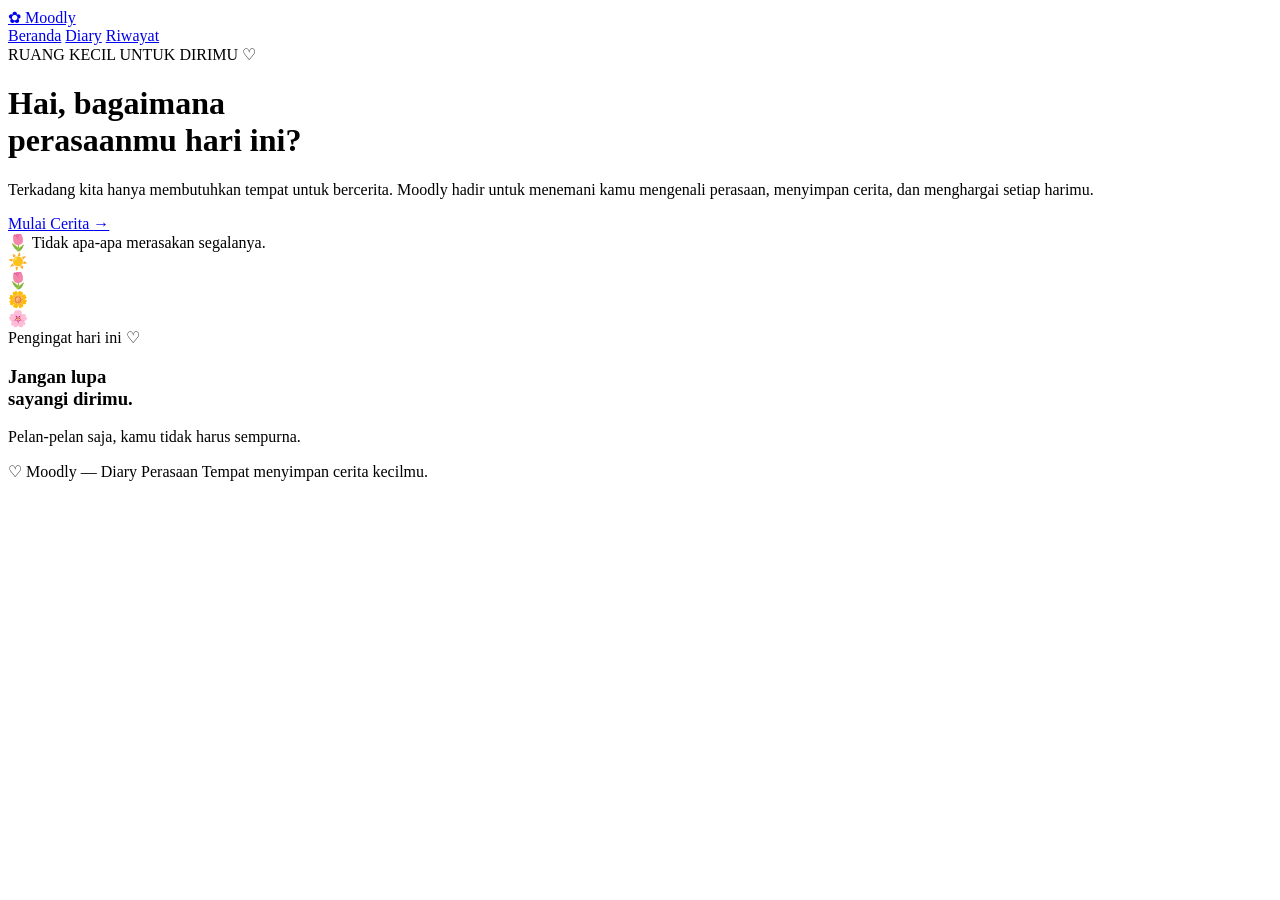
==== index.html @ 6a884d22 "Create index.html" ====
<!DOCTYPE html>
<html lang="id">
<head>
  <meta charset="UTF-8">
  <meta name="viewport" content="width=device-width, initial-scale=1.0">
  <title>Moodly | Ruang Perasaan</title>
  <link rel="stylesheet" href="style.css">
</head>
<body>

<header class="navbar">
  <a href="index.html" class="logo">✿ Moodly</a>
  <nav>
    <a href="index.html">Beranda</a>
    <a href="diary.html">Diary</a>
    <a href="historyt.html">Riwayat</a>
  </nav>
</header>

<main class="hero">
  <div class="hero-text">
    <span class="eyebrow">RUANG KECIL UNTUK DIRIMU ♡</span>

    <h1>Hai, bagaimana<br>perasaanmu <span>hari ini?</span></h1>

    <p>
      Terkadang kita hanya membutuhkan tempat untuk bercerita.
      Moodly hadir untuk menemani kamu mengenali perasaan,
      menyimpan cerita, dan menghargai setiap harimu.
    </p>

    <a href="diary.html" class="button">
      Mulai Cerita <span>→</span>
    </a>

    <div class="hero-note">
      🌷 Tidak apa-apa merasakan segalanya.
    </div>
  </div>

  <div class="hero-visual">
    <div class="visual-circle">
      <div class="visual-sun">☀️</div>
      <div class="visual-flower flower-a">🌷</div>
      <div class="visual-flower flower-b">🌼</div>
      <div class="visual-flower flower-c">🌸</div>

      <div class="visual-card">
        <span>Pengingat hari ini ♡</span>
        <h3>Jangan lupa<br>sayangi dirimu.</h3>
        <p>Pelan-pelan saja, kamu tidak harus sempurna.</p>
      </div>
    </div>
  </div>
</main>

<footer class="footer">
  <span>♡ Moodly — Diary Perasaan</span>
  <span>Tempat menyimpan cerita kecilmu.</span>
</footer>

</body>
</html>
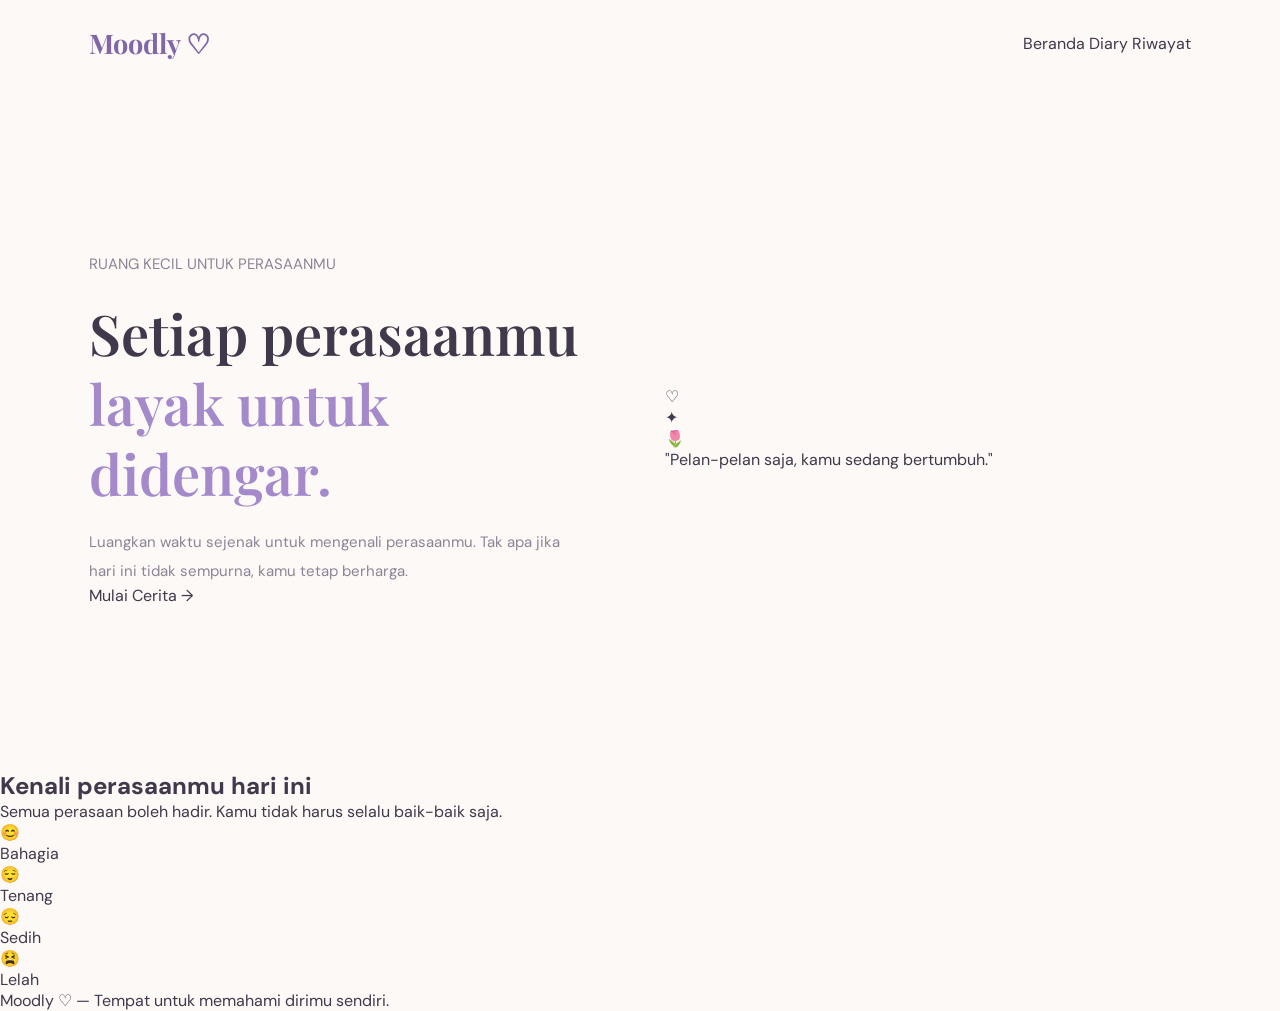
==== commit dcbff7dd: "Update index.html" ====
--- a/index.html
+++ b/index.html
@@ -1,63 +1,57 @@
-
 <!DOCTYPE html>
 <html lang="id">
 <head>
-  <meta charset="UTF-8">
-  <meta name="viewport" content="width=device-width, initial-scale=1.0">
-  <title>Moodly | Ruang Perasaan</title>
-  <link rel="stylesheet" href="style.css">
+    <meta charset="UTF-8">
+    <meta name="viewport" content="width=device-width, initial-scale=1.0">
+    <title>Moodly - Catatan Perasaan</title>
+    <link rel="stylesheet" href="style.css">
 </head>
 <body>
 
-<header class="navbar">
-  <a href="index.html" class="logo">✿ Moodly</a>
-  <nav>
-    <a href="index.html">Beranda</a>
-    <a href="diary.html">Diary</a>
-    <a href="historyt.html">Riwayat</a>
-  </nav>
-</header>
+<nav class="navbar">
+    <a href="index.html" class="logo">Moodly ♡</a>
+    <div class="nav-links">
+        <a href="index.html">Beranda</a>
+        <a href="diary.html">Diary</a>
+        <a href="historyt.html">Riwayat</a>
+    </div>
+</nav>
 
-<main class="hero">
-  <div class="hero-text">
-    <span class="eyebrow">RUANG KECIL UNTUK DIRIMU ♡</span>
+<section class="hero">
+    <div class="hero-text">
+        <p class="tagline">RUANG KECIL UNTUK PERASAANMU</p>
+        <h1>Setiap perasaanmu<br>
+        <span>layak untuk didengar.</span></h1>
+        <p>Luangkan waktu sejenak untuk mengenali perasaanmu.
+        Tak apa jika hari ini tidak sempurna, kamu tetap berharga.</p>
 
-    <h1>Hai, bagaimana<br>perasaanmu <span>hari ini?</span></h1>
+        <a href="diary.html" class="btn">Mulai Cerita →</a>
+    </div>
 
-    <p>
-      Terkadang kita hanya membutuhkan tempat untuk bercerita.
-      Moodly hadir untuk menemani kamu mengenali perasaan,
-      menyimpan cerita, dan menghargai setiap harimu.
-    </p>
+    <div class="hero-image">
+        <div class="decor decor1">♡</div>
+        <div class="decor decor2">✦</div>
+        <div class="hero-circle">
+            <span>🌷</span>
+        </div>
+        <p class="quote">"Pelan-pelan saja, kamu sedang bertumbuh."</p>
+    </div>
+</section>
 
-    <a href="diary.html" class="button">
-      Mulai Cerita <span>→</span>
-    </a>
+<section class="welcome">
+    <h2>Kenali perasaanmu hari ini</h2>
+    <p>Semua perasaan boleh hadir. Kamu tidak harus selalu baik-baik saja.</p>
 
-    <div class="hero-note">
-      🌷 Tidak apa-apa merasakan segalanya.
+    <div class="welcome-cards">
+        <div class="welcome-card">😊<p>Bahagia</p></div>
+        <div class="welcome-card">😌<p>Tenang</p></div>
+        <div class="welcome-card">😔<p>Sedih</p></div>
+        <div class="welcome-card">😫<p>Lelah</p></div>
     </div>
-  </div>
+</section>
 
-  <div class="hero-visual">
-    <div class="visual-circle">
-      <div class="visual-sun">☀️</div>
-      <div class="visual-flower flower-a">🌷</div>
-      <div class="visual-flower flower-b">🌼</div>
-      <div class="visual-flower flower-c">🌸</div>
-
-      <div class="visual-card">
-        <span>Pengingat hari ini ♡</span>
-        <h3>Jangan lupa<br>sayangi dirimu.</h3>
-        <p>Pelan-pelan saja, kamu tidak harus sempurna.</p>
-      </div>
-    </div>
-  </div>
-</main>
-
-<footer class="footer">
-  <span>♡ Moodly — Diary Perasaan</span>
-  <span>Tempat menyimpan cerita kecilmu.</span>
+<footer>
+    <p>Moodly ♡ — Tempat untuk memahami dirimu sendiri.</p>
 </footer>
 
 </body>
--- a/style.css
+++ b/style.css
@@ -0,0 +1,643 @@
+
+@import url('https://fonts.googleapis.com/css2?family=DM+Sans:wght@400;500;600;700&family=Playfair+Display:wght@500;600;700&display=swap');
+
+:root {
+  --bg: #fcf9f6;
+  --white: #ffffff;
+  --purple: #a58acb;
+  --purple-dark: #8166a8;
+  --purple-light: #eee7f6;
+  --pink: #f3dce5;
+  --text: #40384b;
+  --muted: #8c8496;
+  --border: #eee7ef;
+}
+
+* {
+  margin: 0;
+  padding: 0;
+  box-sizing: border-box;
+}
+
+body {
+  font-family: 'DM Sans', sans-serif;
+  background: var(--bg);
+  color: var(--text);
+  min-height: 100vh;
+}
+
+a {
+  text-decoration: none;
+  color: inherit;
+}
+
+button, textarea {
+  font-family: inherit;
+}
+
+/* NAVBAR */
+
+.navbar {
+  max-width: 1150px;
+  margin: auto;
+  padding: 25px 24px;
+  display: flex;
+  justify-content: space-between;
+  align-items: center;
+}
+
+.logo {
+  color: var(--purple-dark);
+  font-family: 'Playfair Display', serif;
+  font-size: 27px;
+  font-weight: 700;
+}
+
+.navbar nav {
+  display: flex;
+  gap: 30px;
+  align-items: center;
+}
+
+.navbar nav a {
+  color: var(--muted);
+  font-size: 14px;
+  transition: 0.2s;
+}
+
+.navbar nav a:hover,
+.navbar nav a.active {
+  color: var(--purple-dark);
+}
+
+/* HALAMAN DEPAN */
+
+.hero {
+  max-width: 1150px;
+  margin: auto;
+  min-height: 76vh;
+  padding: 55px 24px;
+  display: grid;
+  grid-template-columns: 1fr 1fr;
+  align-items: center;
+  gap: 50px;
+}
+
+.hero-text {
+  max-width: 530px;
+}
+
+.eyebrow {
+  color: var(--purple-dark);
+  letter-spacing: 2px;
+  font-size: 11px;
+  font-weight: 700;
+}
+
+.hero h1,
+.page-heading h1 {
+  font-family: 'Playfair Display', serif;
+  font-size: clamp(36px, 5vw, 56px);
+  font-weight: 600;
+  line-height: 1.25;
+  margin: 20px 0;
+}
+
+.hero h1 span,
+.page-heading h1 span {
+  color: var(--purple);
+}
+
+.hero-text > p,
+.page-heading > p {
+  color: var(--muted);
+  font-size: 15px;
+  line-height: 1.9;
+  max-width: 480px;
+}
+
+.button {
+  margin-top: 30px;
+  display: inline-flex;
+  align-items: center;
+  justify-content: center;
+  gap: 15px;
+  padding: 15px 25px;
+  border: none;
+  border-radius: 14px;
+  background: var(--purple);
+  color: white;
+  font-size: 14px;
+  font-weight: 600;
+  cursor: pointer;
+  transition: 0.25s;
+}
+
+.button:hover {
+  background: var(--purple-dark);
+  transform: translateY(-2px);
+}
+
+.hero-note {
+  margin-top: 25px;
+  color: var(--muted);
+  font-size: 13px;
+}
+
+/* ILUSTRASI DEPAN */
+
+.hero-visual {
+  display: flex;
+  justify-content: center;
+  align-items: center;
+}
+
+.visual-circle {
+  position: relative;
+  width: 360px;
+  height: 360px;
+  max-width: 100%;
+  border-radius: 50%;
+  background: #eee5f4;
+  display: flex;
+  align-items: center;
+  justify-content: center;
+}
+
+.visual-sun {
+  position: absolute;
+  top: 30px;
+  right: 45px;
+  font-size: 42px;
+}
+
+.visual-flower {
+  position: absolute;
+  font-size: 45px;
+}
+
+.flower-a {
+  left: 30px;
+  top: 70px;
+}
+
+.flower-b {
+  right: 25px;
+  bottom: 70px;
+}
+
+.flower-c {
+  left: 30px;
+  bottom: 30px;
+}
+
+.visual-card {
+  background: rgba(255,255,255,0.88);
+  width: 230px;
+  padding: 27px;
+  border-radius: 25px;
+  text-align: center;
+  box-shadow: 0 15px 40px rgba(100, 70, 120, 0.09);
+}
+
+.visual-card span {
+  color: var(--purple-dark);
+  font-size: 12px;
+}
+
+.visual-card h3 {
+  font-family: 'Playfair Display', serif;
+  font-size: 25px;
+  line-height: 1.4;
+  margin: 15px 0;
+}
+
+.visual-card p {
+  color: var(--muted);
+  font-size: 12px;
+  line-height: 1.7;
+}
+
+/* HALAMAN DIARY DAN RIWAYAT */
+
+.main-container {
+  max-width: 950px;
+  margin: auto;
+  padding: 35px 24px 70px;
+}
+
+.page-heading {
+  text-align: center;
+  margin-bottom: 40px;
+}
+
+.page-heading h1 {
+  font-size: clamp(30px, 4vw, 44px);
+}
+
+.page-heading > p {
+  max-width: 650px;
+  margin: auto;
+}
+
+.date-label {
+  margin-top: 15px;
+  font-size: 13px;
+  color: var(--purple-dark);
+}
+
+/* KARTU DIARY */
+
+.diary-box {
+  background: white;
+  padding: 35px;
+  border-radius: 25px;
+  border: 1px solid var(--border);
+  box-shadow: 0 10px 40px rgba(70, 50, 100, 0.04);
+}
+
+.diary-box h2,
+.section-header h2 {
+  font-family: 'Playfair Display', serif;
+  font-size: 25px;
+  font-weight: 600;
+}
+
+.subtitle {
+  margin-top: 8px;
+  color: var(--muted);
+  font-size: 13px;
+}
+
+/* PILIH MOOD */
+
+.mood-list {
+  display: grid;
+  grid-template-columns: repeat(6, 1fr);
+  gap: 12px;
+  margin: 28px 0;
+}
+
+.mood-button {
+  background: #fcfafc;
+  border: 1px solid var(--border);
+  border-radius: 17px;
+  padding: 18px 8px;
+  display: flex;
+  flex-direction: column;
+  align-items: center;
+  gap: 10px;
+  cursor: pointer;
+  transition: 0.2s;
+  color: var(--text);
+}
+
+.mood-button span {
+  font-size: 30px;
+}
+
+.mood-button small {
+  font-size: 12px;
+  color: var(--muted);
+}
+
+.mood-button:hover {
+  transform: translateY(-3px);
+  background: #f8f3fb;
+  border-color: #d9c8e9;
+}
+
+.mood-button.selected {
+  background: #f0e8f7;
+  border: 2px solid var(--purple);
+  transform: translateY(-3px);
+}
+
+.mood-button.selected small {
+  color: var(--purple-dark);
+  font-weight: 700;
+}
+
+/* FORM CERITA */
+
+.form-group {
+  margin-top: 25px;
+}
+
+.form-group label {
+  display: block;
+  font-weight: 700;
+  font-size: 14px;
+  margin-bottom: 12px;
+}
+
+.form-group textarea {
+  width: 100%;
+  min-height: 150px;
+  resize: vertical;
+  border: 1px solid var(--border);
+  border-radius: 15px;
+  padding: 17px;
+  font-size: 14px;
+  line-height: 1.8;
+  background: #fdfbfd;
+  color: var(--text);
+  outline: none;
+}
+
+.form-group textarea:focus {
+  border-color: var(--purple);
+  box-shadow: 0 0 0 3px rgba(165, 138, 203, 0.1);
+}
+
+.form-group textarea::placeholder {
+  color: #b4aabb;
+}
+
+.character-counter {
+  text-align: right;
+  font-size: 12px;
+  color: var(--muted);
+  margin-top: 8px;
+}
+
+.button-full {
+  width: 100%;
+  margin-top: 20px;
+}
+
+.message {
+  text-align: center;
+  color: var(--purple-dark);
+  font-size: 13px;
+  margin-top: 12px;
+}
+
+/* NOTIFIKASI BERHASIL */
+
+.success-banner {
+  background: #f0e9f6;
+  color: #725b95;
+  border: 1px solid #e1d3ee;
+  border-radius: 15px;
+  padding: 17px;
+  text-align: center;
+  margin-bottom: 25px;
+  font-size: 14px;
+}
+
+.success-banner[hidden] {
+  display: none;
+}
+
+/* CATATAN TERBARU */
+
+.recent-section,
+.history-section {
+  margin-top: 55px;
+}
+
+.section-header {
+  display: flex;
+  justify-content: space-between;
+  align-items: center;
+  gap: 15px;
+  margin-bottom: 22px;
+}
+
+.section-header h2 {
+  margin-top: 8px;
+}
+
+.text-link {
+  color: var(--purple-dark);
+  font-size: 13px;
+  font-weight: 600;
+}
+
+.button-small {
+  margin: 0;
+  padding: 12px 17px;
+  font-size: 13px;
+  border-radius: 12px;
+}
+
+/* KARTU CATATAN */
+
+.entries {
+  display: flex;
+  flex-direction: column;
+  gap: 15px;
+}
+
+.entry-card {
+  background: white;
+  border: 1px solid var(--border);
+  border-radius: 20px;
+  padding: 23px;
+}
+
+.entry-top {
+  display: flex;
+  align-items: center;
+  gap: 13px;
+}
+
+.entry-emoji {
+  width: 55px;
+  height: 55px;
+  background: var(--purple-light);
+  border-radius: 16px;
+  display: flex;
+  align-items: center;
+  justify-content: center;
+  font-size: 28px;
+}
+
+.entry-mood {
+  font-weight: 700;
+  font-size: 15px;
+}
+
+.entry-date {
+  margin-top: 5px;
+  color: var(--muted);
+  font-size: 12px;
+}
+
+.entry-story {
+  white-space: pre-wrap;
+  word-break: break-word;
+  color: #696173;
+  font-size: 14px;
+  line-height: 1.8;
+  margin-top: 18px;
+}
+
+/* STATISTIK */
+
+.stats-list {
+  display: grid;
+  grid-template-columns: 1fr 1fr;
+  gap: 18px;
+  margin-bottom: 40px;
+}
+
+.stat-box {
+  text-align: center;
+  background: white;
+  border: 1px solid var(--border);
+  border-radius: 22px;
+  padding: 28px 15px;
+}
+
+.stat-emoji {
+  font-size: 30px;
+}
+
+.stat-box h2 {
+  font-family: 'Playfair Display', serif;
+  color: var(--purple-dark);
+  font-size: 30px;
+  margin: 12px 0 7px;
+  overflow-wrap: anywhere;
+}
+
+.stat-box p {
+  font-size: 13px;
+  color: var(--muted);
+}
+
+/* KETIKA CATATAN KOSONG */
+
+.empty-state {
+  background: white;
+  border: 1px dashed #dfd2e8;
+  border-radius: 20px;
+  padding: 40px 20px;
+  text-align: center;
+  color: var(--muted);
+  font-size: 14px;
+  line-height: 1.9;
+}
+
+.empty-icon {
+  display: block;
+  font-size: 35px;
+  margin-bottom: 12px;
+}
+
+/* FOOTER */
+
+.footer {
+  max-width: 1150px;
+  margin: auto;
+  border-top: 1px solid var(--border);
+  padding: 22px 24px;
+  display: flex;
+  justify-content: space-between;
+  gap: 15px;
+  color: var(--muted);
+  font-size: 12px;
+}
+
+/* RESPONSIVE HP */
+
+@media (max-width: 700px) {
+  .navbar {
+    padding: 20px;
+  }
+
+  .logo {
+    font-size: 23px;
+  }
+
+  .navbar nav {
+    gap: 14px;
+  }
+
+  .navbar nav a {
+    font-size: 12px;
+  }
+
+  .hero {
+    grid-template-columns: 1fr;
+    text-align: center;
+    padding: 35px 22px;
+    gap: 45px;
+  }
+
+  .hero-text {
+    margin: auto;
+  }
+
+  .hero-text > p {
+    margin: auto;
+  }
+
+  .hero-note {
+    margin-top: 20px;
+  }
+
+  .visual-circle {
+    width: 300px;
+    height: 300px;
+  }
+
+  .visual-card {
+    width: 205px;
+    padding: 23px;
+  }
+
+  .main-container {
+    padding: 30px 17px 55px;
+  }
+
+  .diary-box {
+    padding: 23px 17px;
+  }
+
+  .mood-list {
+    grid-template-columns: repeat(3, 1fr);
+    gap: 10px;
+  }
+
+  .mood-button {
+    padding: 15px 5px;
+  }
+
+  .stats-list {
+    gap: 10px;
+  }
+
+  .stat-box {
+    padding: 22px 10px;
+  }
+
+  .section-header {
+    align-items: flex-end;
+  }
+
+  .section-header h2 {
+    font-size: 22px;
+  }
+
+  .footer {
+    flex-direction: column;
+    text-align: center;
+  }
+}
+
+@media (max-width: 380px) {
+  .navbar nav {
+    gap: 9px;
+  }
+
+  .navbar nav a {
+    font-size: 11px;
+  }
+
+  .mood-button span {
+    font-size: 25px;
+  }
+}
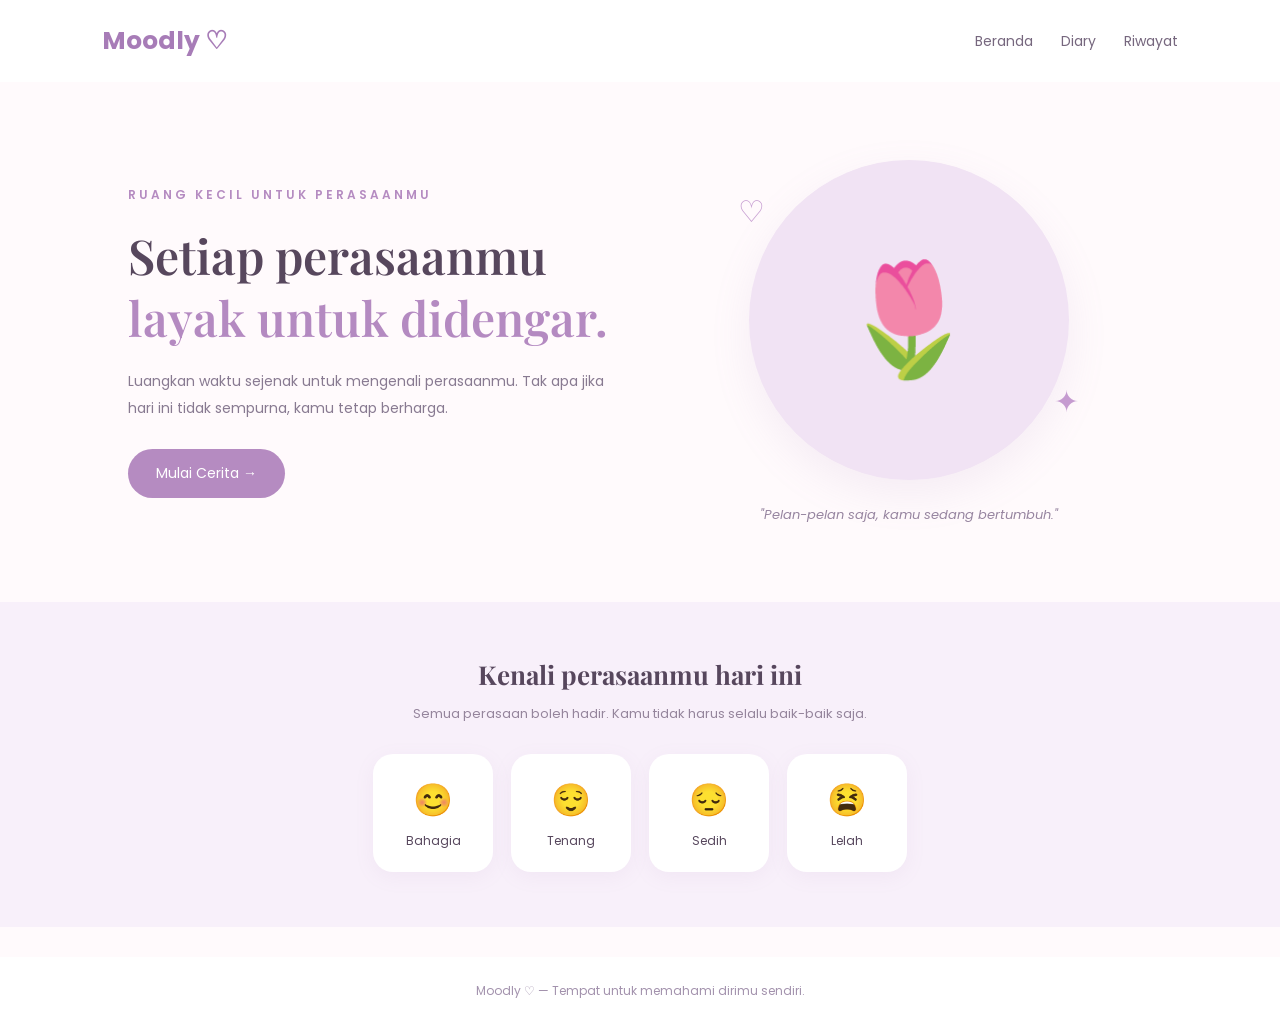
==== commit 99982b2b: "Update index.html" ====
--- a/index.html
+++ b/index.html
@@ -1,3 +1,4 @@
+
 <!DOCTYPE html>
 <html lang="id">
 <head>
@@ -13,7 +14,7 @@
     <div class="nav-links">
         <a href="index.html">Beranda</a>
         <a href="diary.html">Diary</a>
-        <a href="historyt.html">Riwayat</a>
+        <a href="history.html">Riwayat</a>
     </div>
 </nav>
 
@@ -22,6 +23,7 @@
         <p class="tagline">RUANG KECIL UNTUK PERASAANMU</p>
         <h1>Setiap perasaanmu<br>
         <span>layak untuk didengar.</span></h1>
+
         <p>Luangkan waktu sejenak untuk mengenali perasaanmu.
         Tak apa jika hari ini tidak sempurna, kamu tetap berharga.</p>
 
--- a/style.css
+++ b/style.css
@@ -1,643 +1,523 @@
-
-@import url('https://fonts.googleapis.com/css2?family=DM+Sans:wght@400;500;600;700&family=Playfair+Display:wght@500;600;700&display=swap');
-
-:root {
-  --bg: #fcf9f6;
-  --white: #ffffff;
-  --purple: #a58acb;
-  --purple-dark: #8166a8;
-  --purple-light: #eee7f6;
-  --pink: #f3dce5;
-  --text: #40384b;
-  --muted: #8c8496;
-  --border: #eee7ef;
-}
+@import url('https://fonts.googleapis.com/css2?family=Poppins:wght@400;500;600;700&family=Playfair+Display:wght@500;600;700&display=swap');
 
 * {
-  margin: 0;
-  padding: 0;
-  box-sizing: border-box;
+    margin: 0;
+    padding: 0;
+    box-sizing: border-box;
 }
 
 body {
-  font-family: 'DM Sans', sans-serif;
-  background: var(--bg);
-  color: var(--text);
-  min-height: 100vh;
+    font-family: 'Poppins', sans-serif;
+    background: #fffafc;
+    color: #57475d;
 }
 
 a {
-  text-decoration: none;
-  color: inherit;
-}
-
-button, textarea {
-  font-family: inherit;
+    text-decoration: none;
+    color: inherit;
+}
+
+button {
+    font-family: inherit;
+    cursor: pointer;
 }
 
 /* NAVBAR */
 
 .navbar {
-  max-width: 1150px;
-  margin: auto;
-  padding: 25px 24px;
-  display: flex;
-  justify-content: space-between;
-  align-items: center;
+    width: 100%;
+    padding: 22px 8%;
+    display: flex;
+    justify-content: space-between;
+    align-items: center;
+    background: #fff;
 }
 
 .logo {
-  color: var(--purple-dark);
-  font-family: 'Playfair Display', serif;
-  font-size: 27px;
-  font-weight: 700;
-}
-
-.navbar nav {
-  display: flex;
-  gap: 30px;
-  align-items: center;
-}
-
-.navbar nav a {
-  color: var(--muted);
-  font-size: 14px;
-  transition: 0.2s;
-}
-
-.navbar nav a:hover,
-.navbar nav a.active {
-  color: var(--purple-dark);
-}
-
-/* HALAMAN DEPAN */
+    font-size: 25px;
+    font-weight: 700;
+    color: #a77cb7;
+}
+
+.nav-links {
+    display: flex;
+    gap: 28px;
+}
+
+.nav-links a {
+    font-size: 14px;
+    color: #76677e;
+    transition: 0.2s;
+}
+
+.nav-links a:hover {
+    color: #b183c2;
+}
+
+/* HERO */
 
 .hero {
-  max-width: 1150px;
-  margin: auto;
-  min-height: 76vh;
-  padding: 55px 24px;
-  display: grid;
-  grid-template-columns: 1fr 1fr;
-  align-items: center;
-  gap: 50px;
+    min-height: 520px;
+    padding: 70px 10%;
+    display: flex;
+    align-items: center;
+    justify-content: space-between;
+    gap: 50px;
 }
 
 .hero-text {
-  max-width: 530px;
-}
-
-.eyebrow {
-  color: var(--purple-dark);
-  letter-spacing: 2px;
-  font-size: 11px;
-  font-weight: 700;
+    flex: 1;
+    max-width: 560px;
+}
+
+.tagline {
+    color: #b58bc1;
+    font-size: 12px;
+    letter-spacing: 3px;
+    font-weight: 600;
+    margin-bottom: 20px;
 }
 
 .hero h1,
-.page-heading h1 {
-  font-family: 'Playfair Display', serif;
-  font-size: clamp(36px, 5vw, 56px);
-  font-weight: 600;
-  line-height: 1.25;
-  margin: 20px 0;
+.diary-header h1,
+.history-header h1 {
+    font-family: 'Playfair Display', serif;
+    font-size: 48px;
+    line-height: 1.3;
+    font-weight: 600;
 }
 
 .hero h1 span,
-.page-heading h1 span {
-  color: var(--purple);
-}
-
-.hero-text > p,
-.page-heading > p {
-  color: var(--muted);
-  font-size: 15px;
-  line-height: 1.9;
-  max-width: 480px;
-}
-
-.button {
-  margin-top: 30px;
-  display: inline-flex;
-  align-items: center;
-  justify-content: center;
-  gap: 15px;
-  padding: 15px 25px;
-  border: none;
-  border-radius: 14px;
-  background: var(--purple);
-  color: white;
-  font-size: 14px;
-  font-weight: 600;
-  cursor: pointer;
-  transition: 0.25s;
-}
-
-.button:hover {
-  background: var(--purple-dark);
-  transform: translateY(-2px);
-}
-
-.hero-note {
-  margin-top: 25px;
-  color: var(--muted);
-  font-size: 13px;
-}
-
-/* ILUSTRASI DEPAN */
-
-.hero-visual {
-  display: flex;
-  justify-content: center;
-  align-items: center;
-}
-
-.visual-circle {
-  position: relative;
-  width: 360px;
-  height: 360px;
-  max-width: 100%;
-  border-radius: 50%;
-  background: #eee5f4;
-  display: flex;
-  align-items: center;
-  justify-content: center;
-}
-
-.visual-sun {
-  position: absolute;
-  top: 30px;
-  right: 45px;
-  font-size: 42px;
-}
-
-.visual-flower {
-  position: absolute;
-  font-size: 45px;
-}
-
-.flower-a {
-  left: 30px;
-  top: 70px;
-}
-
-.flower-b {
-  right: 25px;
-  bottom: 70px;
-}
-
-.flower-c {
-  left: 30px;
-  bottom: 30px;
-}
-
-.visual-card {
-  background: rgba(255,255,255,0.88);
-  width: 230px;
-  padding: 27px;
-  border-radius: 25px;
-  text-align: center;
-  box-shadow: 0 15px 40px rgba(100, 70, 120, 0.09);
-}
-
-.visual-card span {
-  color: var(--purple-dark);
-  font-size: 12px;
-}
-
-.visual-card h3 {
-  font-family: 'Playfair Display', serif;
-  font-size: 25px;
-  line-height: 1.4;
-  margin: 15px 0;
-}
-
-.visual-card p {
-  color: var(--muted);
-  font-size: 12px;
-  line-height: 1.7;
-}
-
-/* HALAMAN DIARY DAN RIWAYAT */
-
-.main-container {
-  max-width: 950px;
-  margin: auto;
-  padding: 35px 24px 70px;
-}
-
-.page-heading {
-  text-align: center;
-  margin-bottom: 40px;
-}
-
-.page-heading h1 {
-  font-size: clamp(30px, 4vw, 44px);
-}
-
-.page-heading > p {
-  max-width: 650px;
-  margin: auto;
-}
-
-.date-label {
-  margin-top: 15px;
-  font-size: 13px;
-  color: var(--purple-dark);
-}
-
-/* KARTU DIARY */
+.diary-header h1 span,
+.history-header h1 span {
+    color: #b48ac1;
+}
+
+.hero-text > p:not(.tagline) {
+    color: #887a91;
+    font-size: 14px;
+    line-height: 1.9;
+    margin: 20px 0 28px;
+}
+
+.btn {
+    display: inline-block;
+    border: none;
+    background: #b58bc1;
+    color: white;
+    padding: 14px 28px;
+    border-radius: 30px;
+    font-size: 14px;
+    transition: 0.3s;
+}
+
+.btn:hover {
+    background: #9d71ad;
+    transform: translateY(-2px);
+}
+
+.hero-image {
+    flex: 1;
+    display: flex;
+    flex-direction: column;
+    align-items: center;
+    position: relative;
+}
+
+.hero-circle {
+    width: 320px;
+    height: 320px;
+    border-radius: 50%;
+    background: #f1e3f4;
+    display: flex;
+    justify-content: center;
+    align-items: center;
+    box-shadow: 0 15px 40px rgba(175, 139, 188, 0.12);
+}
+
+.hero-circle span {
+    font-size: 110px;
+}
+
+.decor {
+    position: absolute;
+    font-size: 30px;
+    color: #c59bd0;
+}
+
+.decor1 {
+    top: 30px;
+    left: 15%;
+}
+
+.decor2 {
+    bottom: 100px;
+    right: 15%;
+}
+
+.quote {
+    margin-top: 25px;
+    color: #9785a0;
+    font-size: 13px;
+    font-style: italic;
+}
+
+/* WELCOME */
+
+.welcome {
+    text-align: center;
+    padding: 55px 8%;
+    background: #f8f0fa;
+}
+
+.welcome h2,
+.section-heading h2 {
+    font-family: 'Playfair Display', serif;
+    font-size: 26px;
+    margin-bottom: 12px;
+}
+
+.welcome > p {
+    color: #95859c;
+    font-size: 13px;
+}
+
+.welcome-cards {
+    display: flex;
+    justify-content: center;
+    flex-wrap: wrap;
+    gap: 18px;
+    margin-top: 30px;
+}
+
+.welcome-card {
+    background: #fff;
+    padding: 22px;
+    width: 120px;
+    border-radius: 20px;
+    font-size: 32px;
+    box-shadow: 0 5px 20px rgba(170, 130, 180, 0.08);
+}
+
+.welcome-card p {
+    font-size: 12px;
+    margin-top: 8px;
+}
+
+/* DIARY */
+
+.diary-container,
+.history-container {
+    max-width: 900px;
+    margin: auto;
+    padding: 60px 25px;
+}
+
+.diary-header,
+.history-header {
+    text-align: center;
+    margin-bottom: 35px;
+}
+
+.diary-header h1,
+.history-header h1 {
+    font-size: 38px;
+}
+
+.diary-header > p:not(.tagline),
+.history-header > p:not(.tagline) {
+    color: #95859c;
+    font-size: 13px;
+    margin-top: 12px;
+}
+
+.mood-grid {
+    display: grid;
+    grid-template-columns: repeat(6, 1fr);
+    gap: 14px;
+    margin-bottom: 35px;
+}
+
+.mood-button {
+    border: 2px solid transparent;
+    background: white;
+    border-radius: 20px;
+    padding: 20px 10px;
+    box-shadow: 0 5px 18px rgba(170, 130, 180, 0.07);
+    transition: 0.2s;
+    color: #74627d;
+}
+
+.mood-button span {
+    display: block;
+    font-size: 32px;
+    margin-bottom: 10px;
+}
+
+.mood-button small {
+    font-size: 12px;
+}
+
+.mood-button:hover {
+    transform: translateY(-4px);
+    background: #faf2fc;
+}
+
+.mood-button.active {
+    border-color: #b58bc1;
+    background: #f5eafa;
+}
+
+/* DIARY FORM */
 
 .diary-box {
-  background: white;
-  padding: 35px;
-  border-radius: 25px;
-  border: 1px solid var(--border);
-  box-shadow: 0 10px 40px rgba(70, 50, 100, 0.04);
-}
-
-.diary-box h2,
-.section-header h2 {
-  font-family: 'Playfair Display', serif;
-  font-size: 25px;
-  font-weight: 600;
-}
-
-.subtitle {
-  margin-top: 8px;
-  color: var(--muted);
-  font-size: 13px;
-}
-
-/* PILIH MOOD */
-
-.mood-list {
-  display: grid;
-  grid-template-columns: repeat(6, 1fr);
-  gap: 12px;
-  margin: 28px 0;
-}
-
-.mood-button {
-  background: #fcfafc;
-  border: 1px solid var(--border);
-  border-radius: 17px;
-  padding: 18px 8px;
-  display: flex;
-  flex-direction: column;
-  align-items: center;
-  gap: 10px;
-  cursor: pointer;
-  transition: 0.2s;
-  color: var(--text);
-}
-
-.mood-button span {
-  font-size: 30px;
-}
-
-.mood-button small {
-  font-size: 12px;
-  color: var(--muted);
-}
-
-.mood-button:hover {
-  transform: translateY(-3px);
-  background: #f8f3fb;
-  border-color: #d9c8e9;
-}
-
-.mood-button.selected {
-  background: #f0e8f7;
-  border: 2px solid var(--purple);
-  transform: translateY(-3px);
-}
-
-.mood-button.selected small {
-  color: var(--purple-dark);
-  font-weight: 700;
-}
-
-/* FORM CERITA */
-
-.form-group {
-  margin-top: 25px;
-}
-
-.form-group label {
-  display: block;
-  font-weight: 700;
-  font-size: 14px;
-  margin-bottom: 12px;
-}
-
-.form-group textarea {
-  width: 100%;
-  min-height: 150px;
-  resize: vertical;
-  border: 1px solid var(--border);
-  border-radius: 15px;
-  padding: 17px;
-  font-size: 14px;
-  line-height: 1.8;
-  background: #fdfbfd;
-  color: var(--text);
-  outline: none;
-}
-
-.form-group textarea:focus {
-  border-color: var(--purple);
-  box-shadow: 0 0 0 3px rgba(165, 138, 203, 0.1);
-}
-
-.form-group textarea::placeholder {
-  color: #b4aabb;
-}
-
-.character-counter {
-  text-align: right;
-  font-size: 12px;
-  color: var(--muted);
-  margin-top: 8px;
-}
-
-.button-full {
-  width: 100%;
-  margin-top: 20px;
-}
-
-.message {
-  text-align: center;
-  color: var(--purple-dark);
-  font-size: 13px;
-  margin-top: 12px;
-}
-
-/* NOTIFIKASI BERHASIL */
-
-.success-banner {
-  background: #f0e9f6;
-  color: #725b95;
-  border: 1px solid #e1d3ee;
-  border-radius: 15px;
-  padding: 17px;
-  text-align: center;
-  margin-bottom: 25px;
-  font-size: 14px;
-}
-
-.success-banner[hidden] {
-  display: none;
-}
-
-/* CATATAN TERBARU */
-
-.recent-section,
-.history-section {
-  margin-top: 55px;
-}
-
-.section-header {
-  display: flex;
-  justify-content: space-between;
-  align-items: center;
-  gap: 15px;
-  margin-bottom: 22px;
-}
-
-.section-header h2 {
-  margin-top: 8px;
-}
-
-.text-link {
-  color: var(--purple-dark);
-  font-size: 13px;
-  font-weight: 600;
-}
-
-.button-small {
-  margin: 0;
-  padding: 12px 17px;
-  font-size: 13px;
-  border-radius: 12px;
-}
-
-/* KARTU CATATAN */
-
-.entries {
-  display: flex;
-  flex-direction: column;
-  gap: 15px;
-}
-
-.entry-card {
-  background: white;
-  border: 1px solid var(--border);
-  border-radius: 20px;
-  padding: 23px;
-}
-
-.entry-top {
-  display: flex;
-  align-items: center;
-  gap: 13px;
-}
-
-.entry-emoji {
-  width: 55px;
-  height: 55px;
-  background: var(--purple-light);
-  border-radius: 16px;
-  display: flex;
-  align-items: center;
-  justify-content: center;
-  font-size: 28px;
-}
-
-.entry-mood {
-  font-weight: 700;
-  font-size: 15px;
-}
-
-.entry-date {
-  margin-top: 5px;
-  color: var(--muted);
-  font-size: 12px;
-}
-
-.entry-story {
-  white-space: pre-wrap;
-  word-break: break-word;
-  color: #696173;
-  font-size: 14px;
-  line-height: 1.8;
-  margin-top: 18px;
-}
-
-/* STATISTIK */
-
-.stats-list {
-  display: grid;
-  grid-template-columns: 1fr 1fr;
-  gap: 18px;
-  margin-bottom: 40px;
-}
-
-.stat-box {
-  text-align: center;
-  background: white;
-  border: 1px solid var(--border);
-  border-radius: 22px;
-  padding: 28px 15px;
-}
-
-.stat-emoji {
-  font-size: 30px;
-}
-
-.stat-box h2 {
-  font-family: 'Playfair Display', serif;
-  color: var(--purple-dark);
-  font-size: 30px;
-  margin: 12px 0 7px;
-  overflow-wrap: anywhere;
-}
-
-.stat-box p {
-  font-size: 13px;
-  color: var(--muted);
-}
-
-/* KETIKA CATATAN KOSONG */
+    background: white;
+    padding: 30px;
+    border-radius: 24px;
+    box-shadow: 0 8px 35px rgba(170, 130, 180, 0.08);
+}
+
+.diary-box label {
+    display: block;
+    font-size: 15px;
+    font-weight: 600;
+    margin-bottom: 15px;
+}
+
+.diary-box textarea {
+    width: 100%;
+    min-height: 170px;
+    padding: 18px;
+    border: 1px solid #eaddec;
+    border-radius: 15px;
+    background: #fffafd;
+    resize: vertical;
+    outline: none;
+    font-family: inherit;
+    font-size: 13px;
+    color: #57475d;
+}
+
+.diary-box textarea:focus {
+    border-color: #b58bc1;
+}
+
+.diary-box textarea::placeholder {
+    color: #b6a9bd;
+}
+
+.char-count {
+    text-align: right;
+    font-size: 11px;
+    color: #aa9ab3;
+    margin: 10px 0 15px;
+}
+
+.btn-full {
+    width: 100%;
+}
+
+.pesan {
+    font-size: 12px;
+    color: #d47791;
+    margin: 5px 0 12px;
+}
+
+/* CATATAN */
+
+.recent-section {
+    margin-top: 55px;
+}
+
+.section-heading {
+    display: flex;
+    justify-content: space-between;
+    align-items: center;
+    gap: 10px;
+    margin: 25px 0;
+}
+
+.section-heading h2 {
+    margin: 0;
+}
+
+.section-heading a {
+    font-size: 12px;
+    color: #b18ac0;
+}
+
+.note-card {
+    background: white;
+    padding: 22px;
+    border-radius: 18px;
+    margin-bottom: 15px;
+    box-shadow: 0 5px 20px rgba(170, 130, 180, 0.06);
+}
+
+.note-top {
+    display: flex;
+    align-items: center;
+    gap: 12px;
+    margin-bottom: 15px;
+}
+
+.note-emoji {
+    font-size: 32px;
+}
+
+.note-mood {
+    font-weight: 600;
+    font-size: 14px;
+}
+
+.note-date {
+    font-size: 11px;
+    color: #aa9ab3;
+    margin-top: 4px;
+}
+
+.note-story {
+    font-size: 13px;
+    line-height: 1.9;
+    color: #82748c;
+    white-space: pre-wrap;
+    overflow-wrap: anywhere;
+}
 
 .empty-state {
-  background: white;
-  border: 1px dashed #dfd2e8;
-  border-radius: 20px;
-  padding: 40px 20px;
-  text-align: center;
-  color: var(--muted);
-  font-size: 14px;
-  line-height: 1.9;
-}
-
-.empty-icon {
-  display: block;
-  font-size: 35px;
-  margin-bottom: 12px;
-}
-
-/* FOOTER */
-
-.footer {
-  max-width: 1150px;
-  margin: auto;
-  border-top: 1px solid var(--border);
-  padding: 22px 24px;
-  display: flex;
-  justify-content: space-between;
-  gap: 15px;
-  color: var(--muted);
-  font-size: 12px;
-}
-
-/* RESPONSIVE HP */
+    text-align: center;
+    background: white;
+    padding: 35px 20px;
+    border-radius: 20px;
+    color: #a392ad;
+    font-size: 13px;
+}
+
+/* RIWAYAT */
+
+.success-message {
+    padding: 17px;
+    border-radius: 14px;
+    background: #f0e8f5;
+    color: #8b6b9c;
+    font-size: 13px;
+    text-align: center;
+    margin-bottom: 25px;
+}
+
+.stats-grid {
+    display: grid;
+    grid-template-columns: 1fr 1fr;
+    gap: 20px;
+    margin-bottom: 45px;
+}
+
+.stat-card {
+    background: #f4eaf7;
+    padding: 28px;
+    border-radius: 22px;
+    text-align: center;
+}
+
+.stat-card p {
+    color: #96829f;
+    font-size: 13px;
+    margin-bottom: 10px;
+}
+
+.stat-card h2 {
+    font-size: 28px;
+    color: #a77cb7;
+}
+
+footer {
+    background: white;
+    text-align: center;
+    padding: 25px 15px;
+    font-size: 12px;
+    color: #a392ad;
+    margin-top: 30px;
+}
+
+/* RESPONSIVE */
 
 @media (max-width: 700px) {
-  .navbar {
-    padding: 20px;
-  }
-
-  .logo {
-    font-size: 23px;
-  }
-
-  .navbar nav {
-    gap: 14px;
-  }
-
-  .navbar nav a {
-    font-size: 12px;
-  }
-
-  .hero {
-    grid-template-columns: 1fr;
-    text-align: center;
-    padding: 35px 22px;
-    gap: 45px;
-  }
-
-  .hero-text {
-    margin: auto;
-  }
-
-  .hero-text > p {
-    margin: auto;
-  }
-
-  .hero-note {
-    margin-top: 20px;
-  }
-
-  .visual-circle {
-    width: 300px;
-    height: 300px;
-  }
-
-  .visual-card {
-    width: 205px;
-    padding: 23px;
-  }
-
-  .main-container {
-    padding: 30px 17px 55px;
-  }
-
-  .diary-box {
-    padding: 23px 17px;
-  }
-
-  .mood-list {
-    grid-template-columns: repeat(3, 1fr);
-    gap: 10px;
-  }
-
-  .mood-button {
-    padding: 15px 5px;
-  }
-
-  .stats-list {
-    gap: 10px;
-  }
-
-  .stat-box {
-    padding: 22px 10px;
-  }
-
-  .section-header {
-    align-items: flex-end;
-  }
-
-  .section-header h2 {
-    font-size: 22px;
-  }
-
-  .footer {
-    flex-direction: column;
-    text-align: center;
-  }
+
+    .navbar {
+        padding: 18px 5%;
+    }
+
+    .nav-links {
+        gap: 13px;
+    }
+
+    .nav-links a {
+        font-size: 11px;
+    }
+
+    .logo {
+        font-size: 21px;
+    }
+
+    .hero {
+        padding: 50px 7%;
+        flex-direction: column;
+        text-align: center;
+    }
+
+    .hero h1 {
+        font-size: 36px;
+    }
+
+    .hero-circle {
+        width: 230px;
+        height: 230px;
+    }
+
+    .hero-circle span {
+        font-size: 80px;
+    }
+
+    .diary-header h1,
+    .history-header h1 {
+        font-size: 30px;
+    }
+
+    .mood-grid {
+        grid-template-columns: repeat(3, 1fr);
+    }
+
+    .diary-box {
+        padding: 20px;
+    }
+
+    .stats-grid {
+        gap: 12px;
+    }
+
+    .stat-card {
+        padding: 20px 10px;
+    }
+
+    .stat-card h2 {
+        font-size: 22px;
+    }
+
+    .welcome-card {
+        width: 100px;
+    }
 }
 
 @media (max-width: 380px) {
-  .navbar nav {
-    gap: 9px;
-  }
-
-  .navbar nav a {
-    font-size: 11px;
-  }
-
-  .mood-button span {
-    font-size: 25px;
-  }
-}
+    .nav-links {
+        gap: 8px;
+    }
+
+    .nav-links a {
+        font-size: 10px;
+    }
+
+    .mood-button {
+        padding: 15px 5px;
+    }
+}
